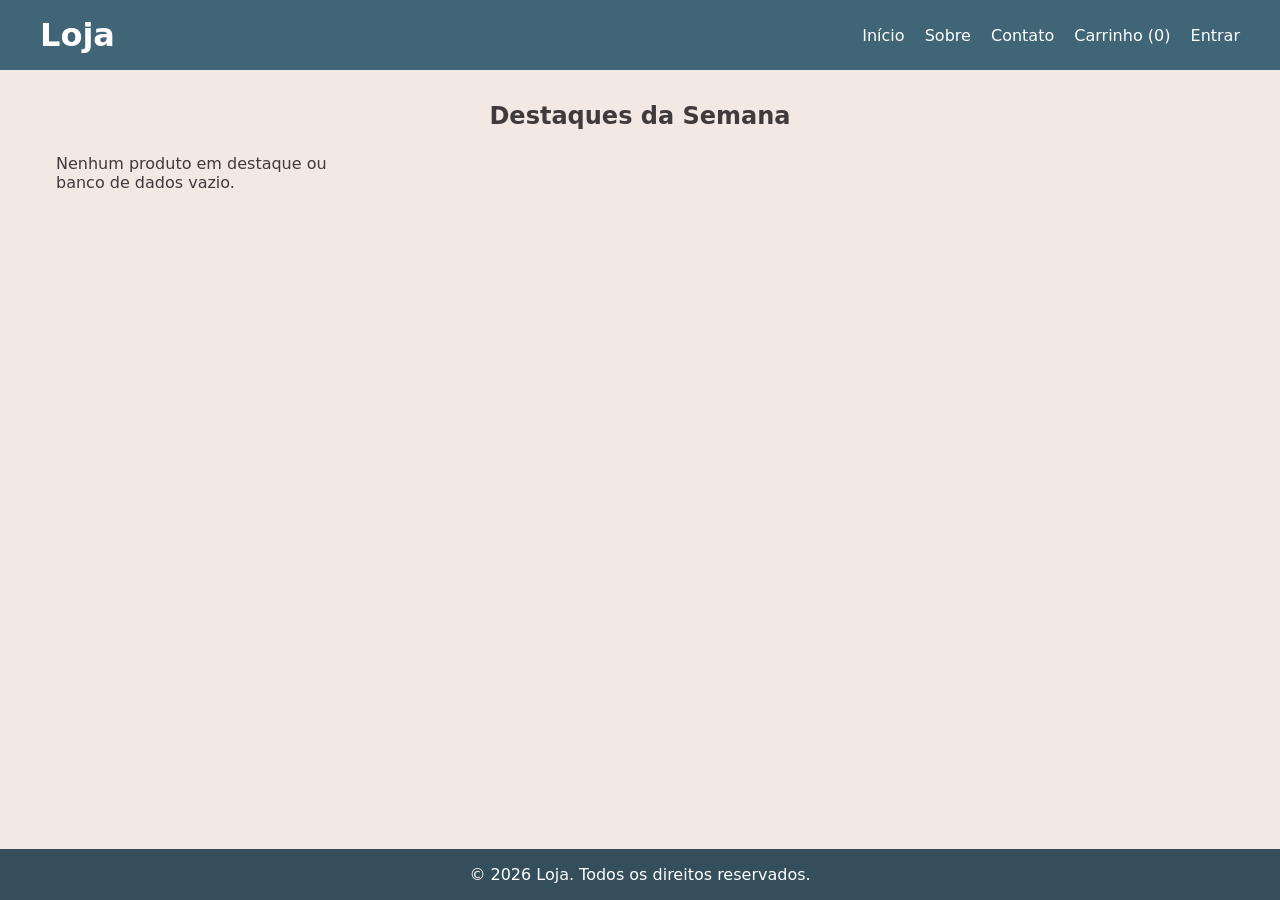
==== index.html @ 6f3e7f05 "detalhes" ====
<!DOCTYPE html>
<html lang="pt-BR">
<head>
    <meta charset="UTF-8">
    <meta name="viewport" content="width=device-width, initial-scale=1.0">
    <title>Loja - Início</title>
    <link rel="stylesheet" href="style.css">
</head>
<body>
    <header>
        <div class="header-container">
            <h1>Loja</h1>
            <nav>
                <a href="index.html">Início</a>
                <a href="sobre.html">Sobre</a>
                <a href="contato.html">Contato</a>
                <a href="carrinho.html" id="link-carrinho">Carrinho (0)</a>
                <a href="login.html" id="link-login">Entrar</a>
                <a href="admin.html" id="link-admin" style="display: none;">Admin</a>
                <button id="btn-sair" style="display: none;" onclick="fazerLogout()">Sair</button>
            </nav>
        </div>
    </header>

    <main>
        <h2 style="margin-bottom: 1.5rem; text-align: center;">Destaques da Semana</h2>
        <div id="product-grid" class="grid">
            <p>Carregando produtos...</p>
        </div>
    </main>

    <footer><p>&copy; 2026 Loja. Todos os direitos reservados.</p></footer>

    <script src="app.js"></script>
    <script>
        function exibirProdutos(grid, dados, mensagemVazia) {
            if (dados.length === 0) {
                grid.innerHTML = `<p>${mensagemVazia}</p>`;
                return;
            }

            grid.innerHTML = dados.map(p => `
                <div class="card">
                    <img src="${p.imagem_url}" alt="${p.descricao}" onerror="this.src='./img/produto-padrao.png'">
                    <h2>${p.descricao}</h2>
                    <p>Medida: 1 ${p.medida}</p>
                    <div class="preco">R$ ${p.preco.toFixed(2)}</div>
                    <button class="btn-acao" onclick="adicionarAoCarrinho('${p.id}', '${p.descricao}', ${p.preco}, '${p.medida}', '${p.imagem_url}')">Adicionar</button>
                </div>
            `).join('');
        }

        function carregarDestaques() {
            const grid = document.getElementById('product-grid');
            // Simula: SELECT * FROM produtos WHERE destaque = true
            const dados = MockDB.selecionar('produtos', p => p.destaque === true);
            exibirProdutos(grid, dados, 'Nenhum produto em destaque ou banco de dados vazio.');
        }

        document.addEventListener('DOMContentLoaded', carregarDestaques);
    </script>
</body>
</html>
---- style.css ----
:root {
    --primary: #3f6576;
    --accent: #b86f5b;
    --bg: #f2e8e4;
    --text: #3f3a3b;
}
* { margin: 0; padding: 0; box-sizing: border-box; }
body { font-family: system-ui, sans-serif; background: var(--bg); color: var(--text); display: flex; flex-direction: column; min-height: 100vh; }
header { background: var(--primary); color: white; padding: 1rem; }
.header-container { max-width: 1200px; margin: 0 auto; display: flex; justify-content: space-between; align-items: center; flex-wrap: wrap; gap: 10px; }
nav a, nav button { color: white; text-decoration: none; margin-left: 15px; background: none; border: none; font-size: 1rem; cursor: pointer; }
nav a:hover, nav button:hover { color: var(--accent); }
main { max-width: 1200px; margin: 2rem auto; padding: 0 1rem; flex: 1; width: 100%; }
.grid { display: grid; grid-template-columns: repeat(auto-fill, minmax(250px, 1fr)); gap: 1.5rem; }
.categoria-produtos { margin-top: 3rem; }
.categoria-produtos h2 { margin-bottom: 0.5rem; text-align: center; }
.descricao-categoria { margin-bottom: 1.5rem; text-align: center; color: #666; }
.card { background: white; padding: 1.5rem; border-radius: 8px; box-shadow: 0 2px 5px rgba(0,0,0,0.1); text-align: center; display: flex; flex-direction: column; }
.card img { width: 100%; height: 200px; object-fit: cover; border-radius: 4px; margin-bottom: 1rem; }
.card p { flex-grow: 1; color: #666; margin: 10px 0; }
.preco { font-size: 1.4rem; font-weight: bold; color: var(--accent); margin-bottom: 1rem; }
button.btn-acao { background: var(--accent); color: white; border: none; padding: 10px; border-radius: 4px; cursor: pointer; width: 100%; font-size: 1rem; }
button.btn-acao:hover { background: #9f5d4c; }
form { background: white; padding: 20px; border-radius: 8px; max-width: 500px; margin: 0 auto; display: flex; flex-direction: column; gap: 15px; }
input, select { padding: 10px; border: 1px solid #ccc; border-radius: 4px; font-size: 1rem; }
.auth-main { display: flex; align-items: center; justify-content: center; }
.auth-card { width: 100%; max-width: 460px; padding: 2rem; background: white; border-radius: 14px; box-shadow: 0 12px 32px rgba(52, 79, 91, 0.12); }
.auth-eyebrow { color: var(--accent); font-size: 0.8rem; font-weight: 700; letter-spacing: 0.12em; text-align: center; }
.auth-card h2 { margin-top: 0.35rem; text-align: center; }
.auth-intro { margin: 0.4rem 0 1.5rem; color: #686163; text-align: center; }
.auth-tabs { display: grid; grid-template-columns: 1fr 1fr; gap: 0.35rem; margin-bottom: 1.5rem; padding: 0.3rem; background: var(--bg); border-radius: 8px; }
.auth-tab { padding: 0.65rem; color: var(--text); background: transparent; border: 0; border-radius: 6px; font: inherit; cursor: pointer; }
.auth-tab.active { color: white; background: var(--primary); }
form.auth-form { max-width: none; padding: 0; gap: 1rem; }
.auth-field { display: flex; flex-direction: column; gap: 0.4rem; }
.auth-field[hidden] { display: none; }
.auth-field label { font-size: 0.9rem; font-weight: 600; }
.auth-field input { width: 100%; padding: 0.8rem 0.9rem; border-color: #d9cecb; }
.auth-field input:focus { border-color: var(--primary); outline: 3px solid rgba(63, 101, 118, 0.15); }
.auth-message { min-height: 1.2rem; margin: 0; font-size: 0.9rem; }
.auth-message.error { color: #a33e36; }
.auth-message.success { color: #397251; }
.auth-switch { margin-top: 1.25rem; color: #686163; text-align: center; font-size: 0.9rem; }
.auth-switch button { padding: 0; color: var(--primary); background: none; border: 0; font: inherit; font-weight: 700; cursor: pointer; }
.auth-switch button:hover { text-decoration: underline; }
footer { background: #344f5b; color: white; text-align: center; padding: 1rem; margin-top: auto; }
.item-carrinho { display: flex; align-items: center; justify-content: space-between; background: white; padding: 15px; border-radius: 8px; margin-bottom: 10px; flex-wrap: wrap; gap: 15px;}
.item-carrinho img { width: 80px; height: 80px; object-fit: cover; border-radius: 4px; }
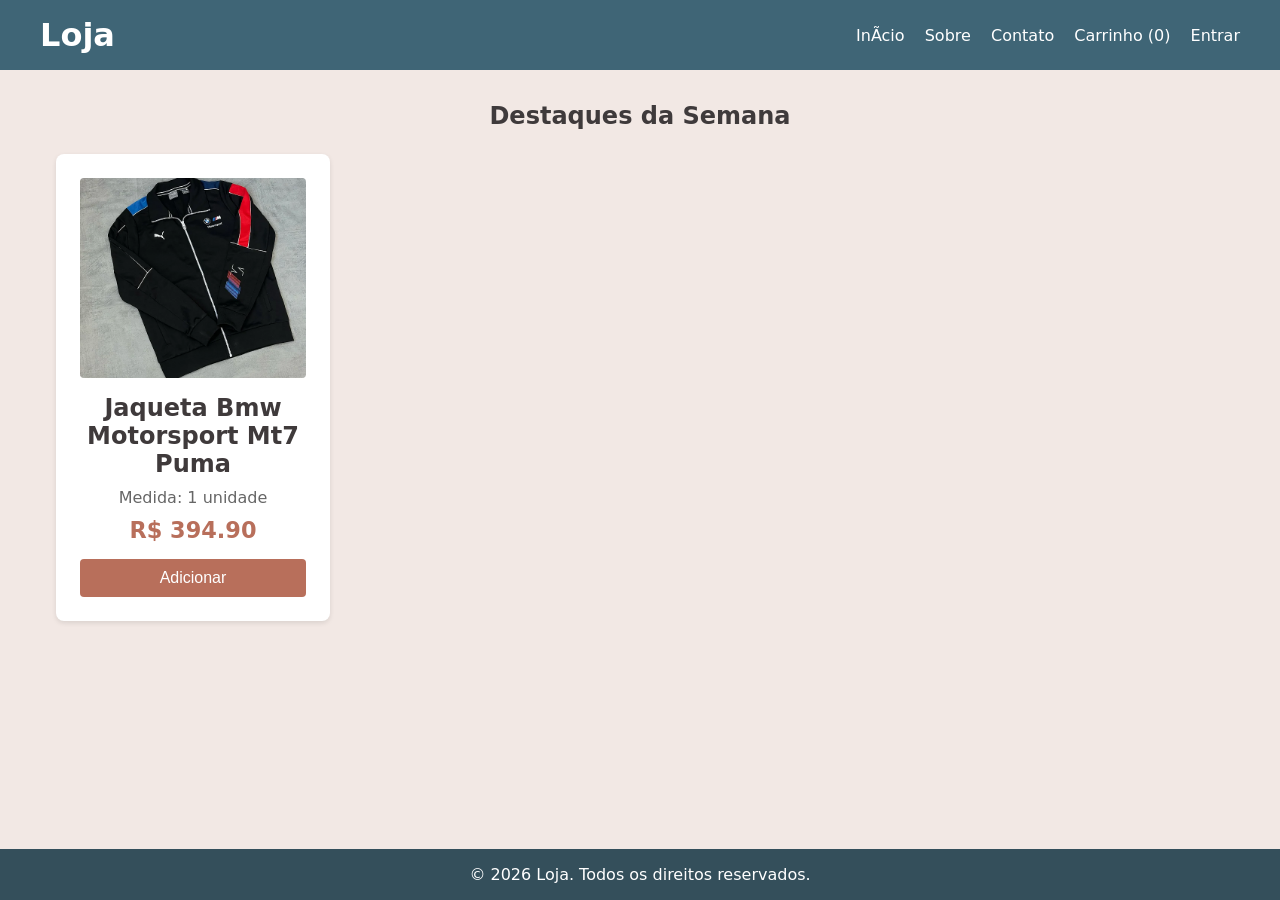
==== commit ca1dadba: "ajustes" ====
--- a/index.html
+++ b/index.html
@@ -1,9 +1,9 @@
-<!DOCTYPE html>
+﻿<!DOCTYPE html>
 <html lang="pt-BR">
 <head>
     <meta charset="UTF-8">
     <meta name="viewport" content="width=device-width, initial-scale=1.0">
-    <title>Loja - Início</title>
+    <title>Loja - InÃ­cio</title>
     <link rel="stylesheet" href="style.css">
 </head>
 <body>
@@ -11,7 +11,7 @@
         <div class="header-container">
             <h1>Loja</h1>
             <nav>
-                <a href="index.html">Início</a>
+                <a href="index.html">InÃ­cio</a>
                 <a href="sobre.html">Sobre</a>
                 <a href="contato.html">Contato</a>
                 <a href="carrinho.html" id="link-carrinho">Carrinho (0)</a>
@@ -41,7 +41,7 @@
 
             grid.innerHTML = dados.map(p => `
                 <div class="card">
-                    <img src="${p.imagem_url}" alt="${p.descricao}" onerror="this.src='./img/produto-padrao.png'">
+                    <img src="${p.imagem_url}" alt="${p.descricao}" onerror="this.src='./jaqueta.jpg'">
                     <h2>${p.descricao}</h2>
                     <p>Medida: 1 ${p.medida}</p>
                     <div class="preco">R$ ${p.preco.toFixed(2)}</div>
@@ -60,4 +60,4 @@
         document.addEventListener('DOMContentLoaded', carregarDestaques);
     </script>
 </body>
-</html>+</html>
--- a/style.css
+++ b/style.css
@@ -3,6 +3,9 @@
     --accent: #b86f5b;
     --bg: #f2e8e4;
     --text: #3f3a3b;
+    --light: #fff;
+    --muted: #666;
+    --border: #e8d9d3;
 }
 * { margin: 0; padding: 0; box-sizing: border-box; }
 body { font-family: system-ui, sans-serif; background: var(--bg); color: var(--text); display: flex; flex-direction: column; min-height: 100vh; }
@@ -45,4 +48,32 @@
 .auth-switch button:hover { text-decoration: underline; }
 footer { background: #344f5b; color: white; text-align: center; padding: 1rem; margin-top: auto; }
 .item-carrinho { display: flex; align-items: center; justify-content: space-between; background: white; padding: 15px; border-radius: 8px; margin-bottom: 10px; flex-wrap: wrap; gap: 15px;}
-.item-carrinho img { width: 80px; height: 80px; object-fit: cover; border-radius: 4px; }+.item-carrinho img { width: 80px; height: 80px; object-fit: cover; border-radius: 4px; }
+.admin-main { display: flex; flex-direction: column; gap: 1.5rem; }
+.admin-header { background: white; border-radius: 12px; box-shadow: 0 2px 8px rgba(0, 0, 0, 0.06); padding: 1.5rem; }
+.eyebrow { color: var(--accent); font-weight: 700; text-transform: uppercase; letter-spacing: 0.12em; font-size: 0.8rem; }
+.admin-header h2 { margin-top: 0.5rem; font-size: 2rem; }
+.admin-header p { margin-top: 0.5rem; color: var(--muted); }
+.admin-grid { display: grid; grid-template-columns: 1.1fr 1.6fr; gap: 1.5rem; }
+.admin-card { background: white; border-radius: 12px; box-shadow: 0 2px 8px rgba(0, 0, 0, 0.06); padding: 1.5rem; }
+.admin-card h3 { margin-bottom: 1rem; font-size: 1.35rem; }
+.destaque-container { display: flex; align-items: center; gap: 1rem; background: linear-gradient(135deg, #fff8f3, #fff); border: 1px solid var(--border); border-radius: 10px; padding: 1rem; }
+.destaque-container img { width: 140px; height: 140px; object-fit: cover; border-radius: 10px; }
+.destaque-info { flex: 1; }
+.destaque-info h4 { font-size: 1.4rem; margin-bottom: 0.35rem; }
+.destaque-info p { color: var(--muted); margin-bottom: 0.5rem; }
+.tag-destaque { display: inline-block; background: #fff3e1; color: #8b5e2d; padding: 0.3rem 0.7rem; border-radius: 999px; font-size: 0.8rem; font-weight: 700; margin-bottom: 0.6rem; }
+.lista-produtos { display: flex; flex-direction: column; gap: 0.75rem; }
+.produto-admin-item { display: flex; align-items: center; justify-content: space-between; gap: 1rem; border: 1px solid var(--border); border-radius: 10px; padding: 0.8rem; }
+.produto-admin-item img { width: 70px; height: 70px; object-fit: cover; border-radius: 8px; }
+.produto-admin-item .info { flex: 1; }
+.produto-admin-item h4 { margin-bottom: 0.2rem; }
+.produto-admin-item p { color: var(--muted); font-size: 0.9rem; }
+.botao-destaque { background: var(--primary); color: white; border: none; border-radius: 6px; padding: 0.65rem 1rem; cursor: pointer; }
+.botao-destaque:hover { opacity: 0.9; }
+.botao-destaque.ativo { background: var(--accent); }
+@media (max-width: 768px) {
+    .admin-grid { grid-template-columns: 1fr; }
+    .destaque-container { flex-direction: column; align-items: flex-start; }
+    .produto-admin-item { flex-wrap: wrap; }
+}
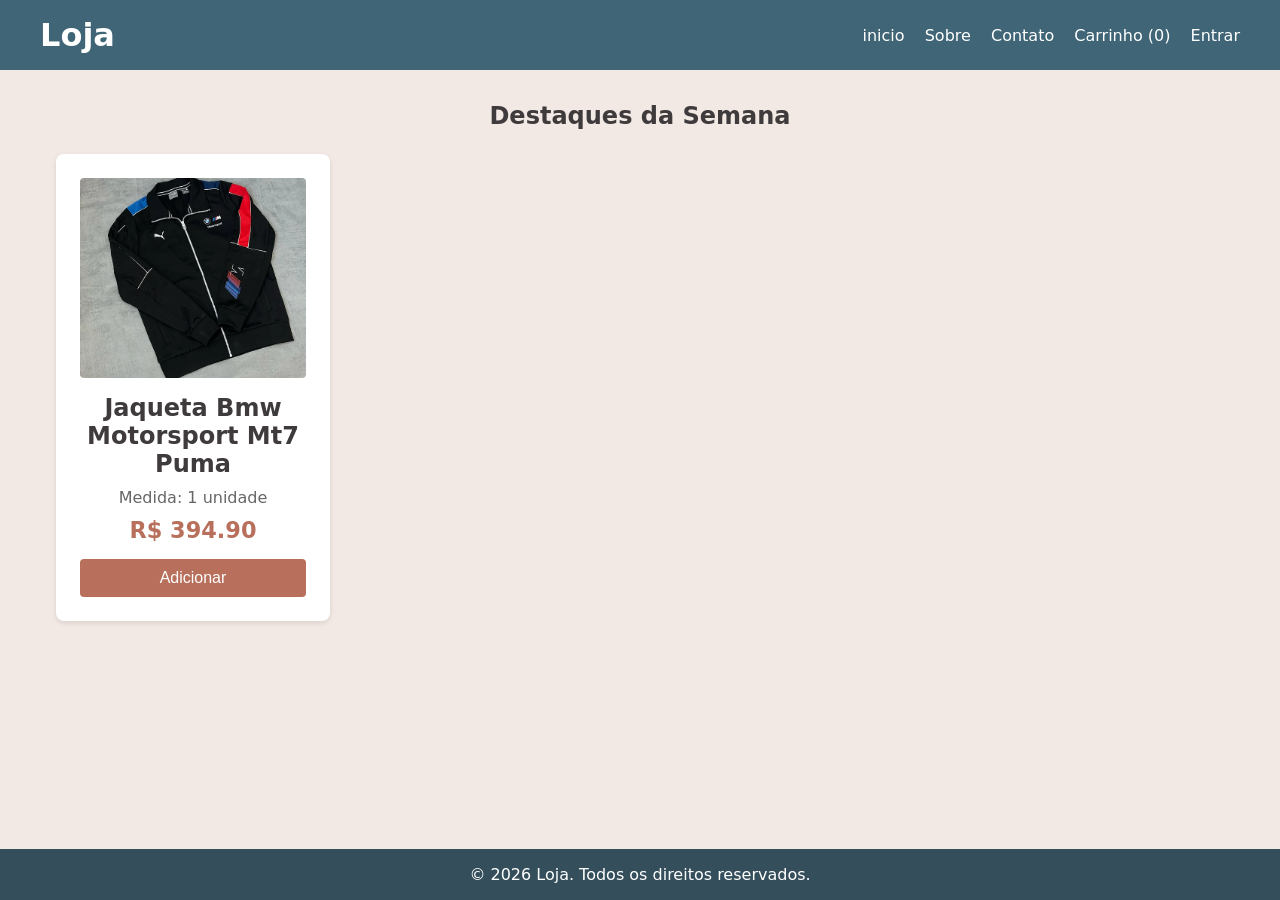
==== commit 93b1553d: "segundo ajuste" ====
--- a/index.html
+++ b/index.html
@@ -11,7 +11,7 @@
         <div class="header-container">
             <h1>Loja</h1>
             <nav>
-                <a href="index.html">InÃ­cio</a>
+                <a href="index.html">inicio</a>
                 <a href="sobre.html">Sobre</a>
                 <a href="contato.html">Contato</a>
                 <a href="carrinho.html" id="link-carrinho">Carrinho (0)</a>
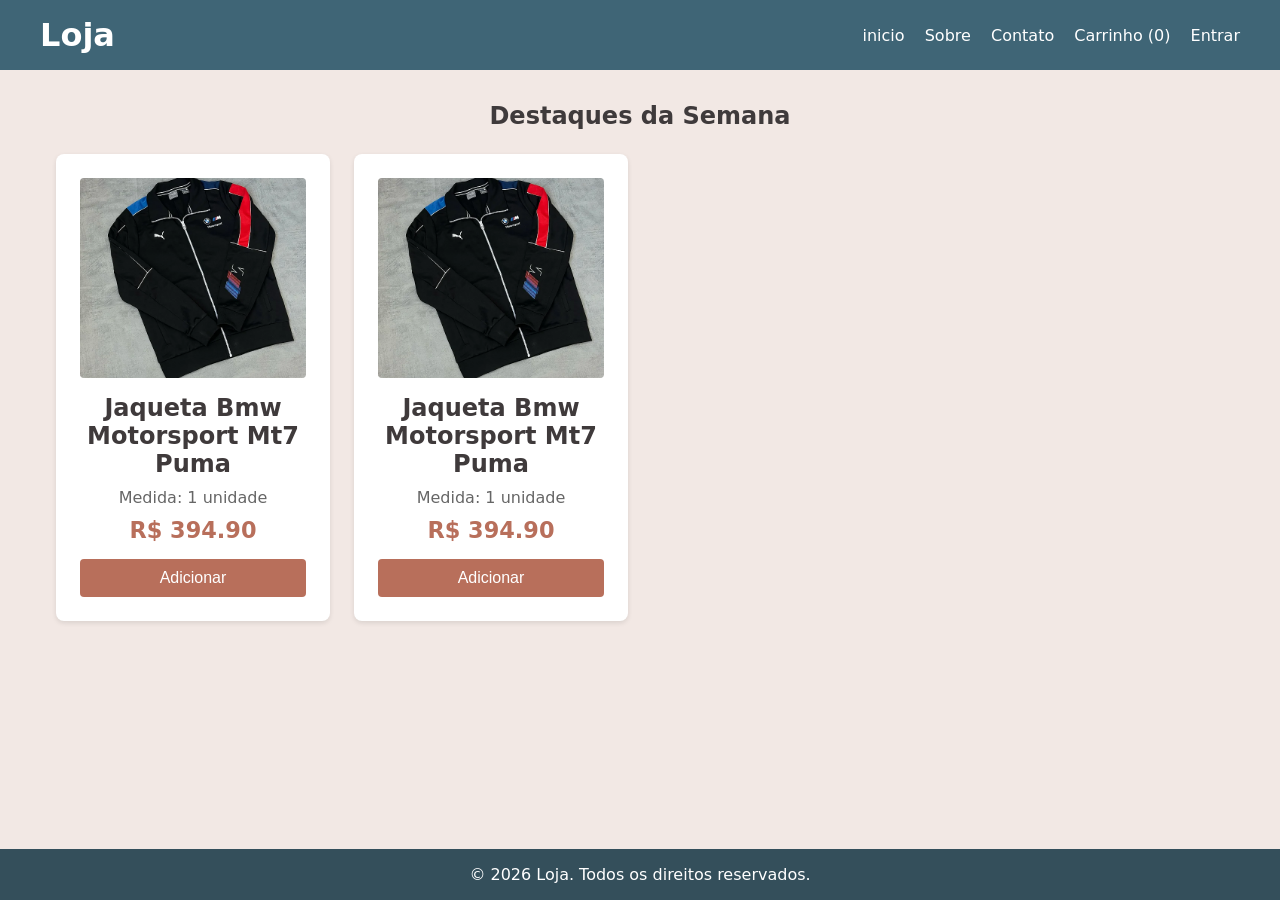
==== commit 4e37b0ad: "ajuste minimo" ====
--- a/index.html
+++ b/index.html
@@ -3,7 +3,7 @@
 <head>
     <meta charset="UTF-8">
     <meta name="viewport" content="width=device-width, initial-scale=1.0">
-    <title>Loja - InÃ­cio</title>
+    <title>Loja - Inicio</title>
     <link rel="stylesheet" href="style.css">
 </head>
 <body>
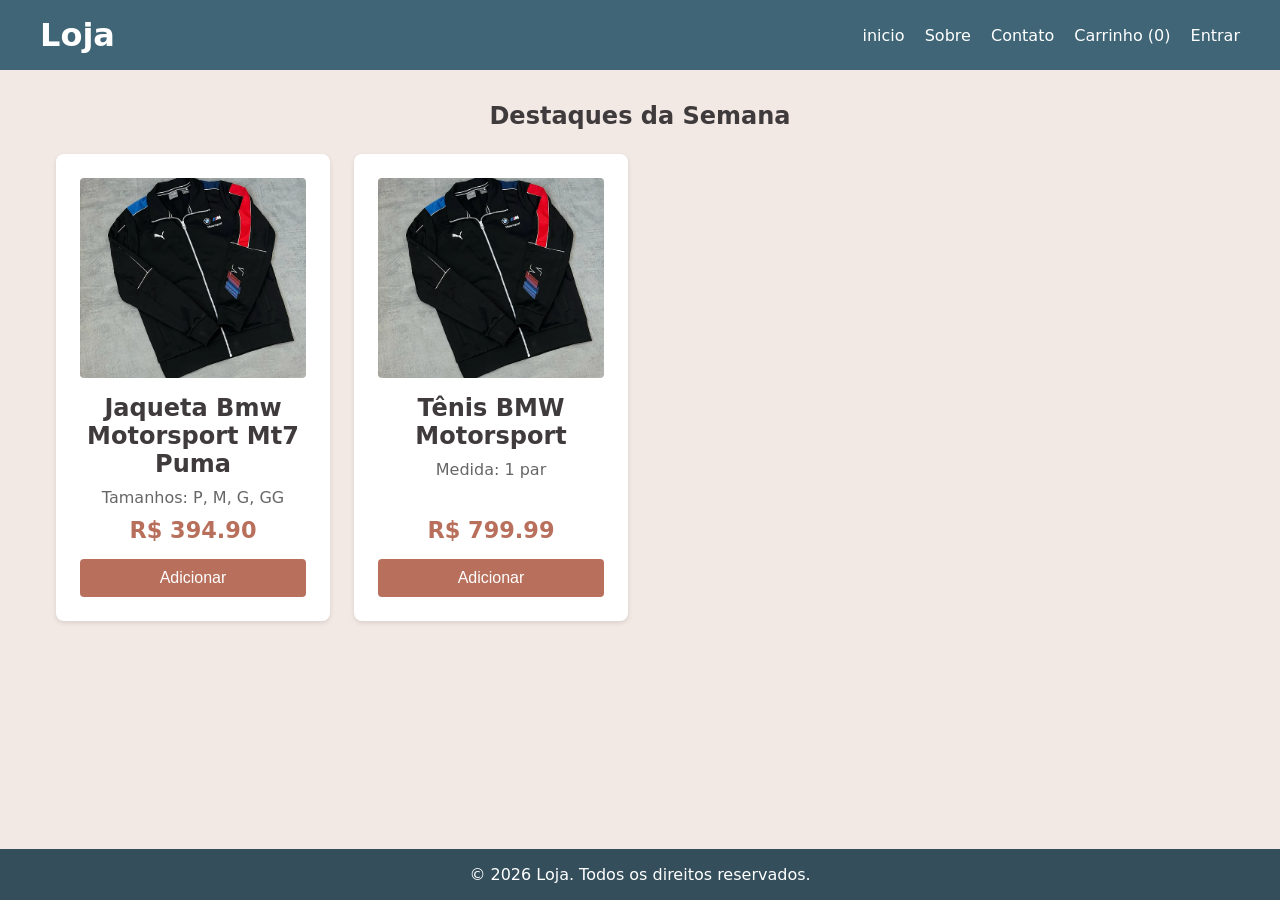
==== commit ca65e178: "detalhes no destaques" ====
--- a/index.html
+++ b/index.html
@@ -39,15 +39,20 @@
                 return;
             }
 
-            grid.innerHTML = dados.map(p => `
-                <div class="card">
-                    <img src="${p.imagem_url}" alt="${p.descricao}" onerror="this.src='./jaqueta.jpg'">
-                    <h2>${p.descricao}</h2>
-                    <p>Medida: 1 ${p.medida}</p>
-                    <div class="preco">R$ ${p.preco.toFixed(2)}</div>
-                    <button class="btn-acao" onclick="adicionarAoCarrinho('${p.id}', '${p.descricao}', ${p.preco}, '${p.medida}', '${p.imagem_url}')">Adicionar</button>
-                </div>
-            `).join('');
+            grid.innerHTML = dados.map(p => {
+                const medidaTexto = formatarMedida(p.medida);
+                const textoMedida = Array.isArray(p.medida) ? `Tamanhos: ${medidaTexto}` : `Medida: 1 ${medidaTexto}`;
+
+                return `
+                    <div class="card">
+                        <img src="${p.imagem_url}" alt="${p.descricao}" onerror="this.src='./jaqueta.jpg'">
+                        <h2>${p.descricao}</h2>
+                        <p>${textoMedida}</p>
+                        <div class="preco">R$ ${p.preco.toFixed(2)}</div>
+                        <button class="btn-acao" onclick="adicionarAoCarrinho('${p.id}', '${p.descricao}', ${p.preco}, '${Array.isArray(p.medida) ? p.medida.join(',') : p.medida}', '${p.imagem_url}')">Adicionar</button>
+                    </div>
+                `;
+            }).join('');
         }
 
         function carregarDestaques() {
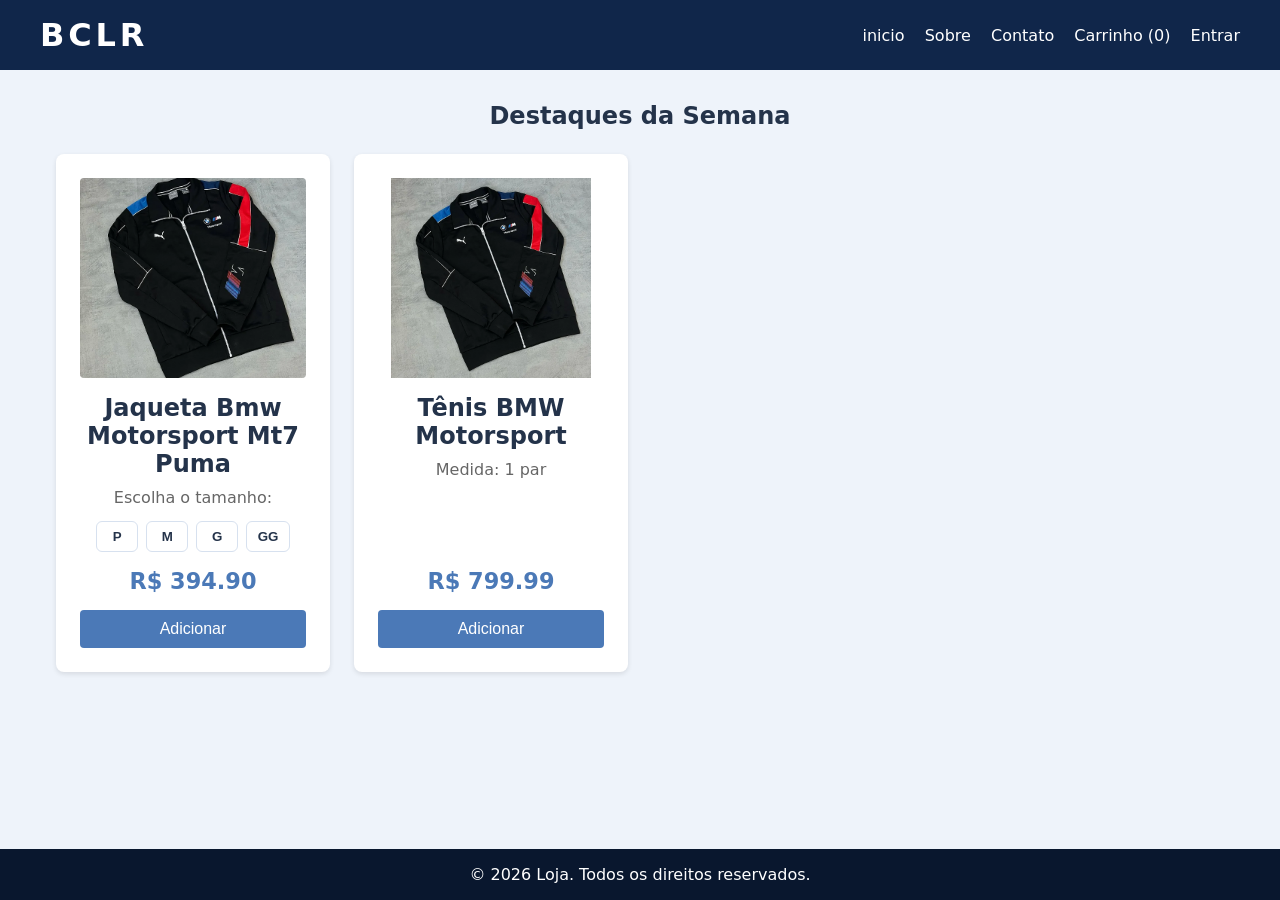
==== commit c868a5eb: "ajuste geral2" ====
--- a/index.html
+++ b/index.html
@@ -3,13 +3,13 @@
 <head>
     <meta charset="UTF-8">
     <meta name="viewport" content="width=device-width, initial-scale=1.0">
-    <title>Loja - Inicio</title>
+    <title>BCLR - Inicio</title>
     <link rel="stylesheet" href="style.css">
 </head>
 <body>
     <header>
         <div class="header-container">
-            <h1>Loja</h1>
+            <h1>BCLR</h1>
             <nav>
                 <a href="index.html">inicio</a>
                 <a href="sobre.html">Sobre</a>
@@ -41,18 +41,42 @@
 
             grid.innerHTML = dados.map(p => {
                 const medidaTexto = formatarMedida(p.medida);
-                const textoMedida = Array.isArray(p.medida) ? `Tamanhos: ${medidaTexto}` : `Medida: 1 ${medidaTexto}`;
+                const opcoesTamanho = Array.isArray(p.medida)
+                    ? `<div class="seletor-tamanhos" aria-label="Escolha o tamanho">${p.medida.map(tamanho => `<button class="botao-tamanho" type="button" onclick="selecionarTamanho(this)">${tamanho}</button>`).join('')}</div>`
+                    : `<p>Medida: 1 ${medidaTexto}</p>`;
 
                 return `
                     <div class="card">
-                        <img src="${p.imagem_url}" alt="${p.descricao}" onerror="this.src='./jaqueta.jpg'">
+                        <img class="${p.descricao === 'Tênis BMW Motorsport' ? 'imagem-completa' : ''}" src="${p.imagem_url}" alt="${p.descricao}" onerror="this.src='./jaqueta.jpg'">
                         <h2>${p.descricao}</h2>
-                        <p>${textoMedida}</p>
+                        ${Array.isArray(p.medida) ? `<p>Escolha o tamanho:</p>${opcoesTamanho}` : opcoesTamanho}
                         <div class="preco">R$ ${p.preco.toFixed(2)}</div>
-                        <button class="btn-acao" onclick="adicionarAoCarrinho('${p.id}', '${p.descricao}', ${p.preco}, '${Array.isArray(p.medida) ? p.medida.join(',') : p.medida}', '${p.imagem_url}')">Adicionar</button>
+                        <button class="btn-acao" onclick="adicionarProdutoDoCard(this)" data-produto-id="${p.id}">Adicionar</button>
                     </div>
                 `;
             }).join('');
+        }
+
+        function selecionarTamanho(botao) {
+            const seletor = botao.closest('.seletor-tamanhos');
+            seletor.querySelectorAll('.botao-tamanho').forEach(opcao => {
+                opcao.classList.toggle('selecionado', opcao === botao);
+                opcao.setAttribute('aria-pressed', opcao === botao ? 'true' : 'false');
+            });
+        }
+
+        function adicionarProdutoDoCard(botao) {
+            const produto = MockDB.selecionar('produtos', p => p.id === botao.dataset.produtoId)[0];
+            const seletor = botao.closest('.card').querySelector('.seletor-tamanhos');
+            const opcaoSelecionada = seletor && seletor.querySelector('.botao-tamanho.selecionado');
+
+            if (Array.isArray(produto.medida) && !opcaoSelecionada) {
+                alert('Escolha um tamanho para a jaqueta.');
+                return;
+            }
+
+            const medida = opcaoSelecionada ? opcaoSelecionada.textContent : produto.medida;
+            adicionarAoCarrinho(produto.id, produto.descricao, produto.preco, medida, produto.imagem_url);
         }
 
         function carregarDestaques() {
--- a/style.css
+++ b/style.css
@@ -1,16 +1,17 @@
 :root {
-    --primary: #3f6576;
-    --accent: #b86f5b;
-    --bg: #f2e8e4;
-    --text: #3f3a3b;
+    --primary: #10264a;
+    --accent: #4b79b7;
+    --bg: #eef3fa;
+    --text: #24334a;
     --light: #fff;
     --muted: #666;
-    --border: #e8d9d3;
+    --border: #d7e1ef;
 }
 * { margin: 0; padding: 0; box-sizing: border-box; }
 body { font-family: system-ui, sans-serif; background: var(--bg); color: var(--text); display: flex; flex-direction: column; min-height: 100vh; }
 header { background: var(--primary); color: white; padding: 1rem; }
 .header-container { max-width: 1200px; margin: 0 auto; display: flex; justify-content: space-between; align-items: center; flex-wrap: wrap; gap: 10px; }
+.header-container h1 { letter-spacing: 0.12em; }
 nav a, nav button { color: white; text-decoration: none; margin-left: 15px; background: none; border: none; font-size: 1rem; cursor: pointer; }
 nav a:hover, nav button:hover { color: var(--accent); }
 main { max-width: 1200px; margin: 2rem auto; padding: 0 1rem; flex: 1; width: 100%; }
@@ -18,12 +19,51 @@
 .categoria-produtos { margin-top: 3rem; }
 .categoria-produtos h2 { margin-bottom: 0.5rem; text-align: center; }
 .descricao-categoria { margin-bottom: 1.5rem; text-align: center; color: #666; }
+.sobre-main { max-width: 900px; }
+.sobre-apresentacao { padding: clamp(1.5rem, 5vw, 3rem); background: #fff; border: 1px solid var(--border); border-top: 5px solid var(--primary); border-radius: 16px; box-shadow: 0 12px 30px rgba(16, 38, 74, 0.08); }
+.sobre-eyebrow { color: var(--accent); font-size: 0.8rem; font-weight: 800; letter-spacing: 0.16em; }
+.sobre-apresentacao h2 { margin: 0.5rem 0 1rem; color: var(--primary); font-size: clamp(1.8rem, 4vw, 2.5rem); }
+.sobre-apresentacao > p:not(.sobre-eyebrow) { max-width: 700px; margin-top: 0.8rem; color: var(--muted); line-height: 1.75; }
+.sobre-blocos { display: grid; grid-template-columns: repeat(2, minmax(0, 1fr)); gap: 1rem; margin-top: 1rem; }
+.sobre-bloco { padding: 1.4rem; background: rgba(255, 255, 255, 0.75); border: 1px solid var(--border); border-radius: 12px; }
+.sobre-bloco h3 { margin-bottom: 0.5rem; color: var(--primary); }
+.sobre-bloco p { color: var(--muted); line-height: 1.65; }
+.sobre-acoes { display: flex; flex-wrap: wrap; gap: 0.75rem; margin-top: 1.5rem; }
+.sobre-link { display: inline-block; padding: 0.75rem 1rem; border: 1px solid var(--primary); border-radius: 7px; background: var(--primary); color: #fff; font-weight: 600; text-decoration: none; }
+.sobre-link:hover { background: #183d70; }
+.sobre-link-secundario { background: transparent; color: var(--primary); }
+.sobre-link-secundario:hover { background: #e2ebf7; }
 .card { background: white; padding: 1.5rem; border-radius: 8px; box-shadow: 0 2px 5px rgba(0,0,0,0.1); text-align: center; display: flex; flex-direction: column; }
 .card img { width: 100%; height: 200px; object-fit: cover; border-radius: 4px; margin-bottom: 1rem; }
+.card img.imagem-completa { object-fit: contain; background: #fff; }
 .card p { flex-grow: 1; color: #666; margin: 10px 0; }
+.seletor-tamanhos { display: flex; justify-content: center; gap: 0.5rem; margin: 0.25rem 0 1rem; }
+.botao-tamanho { min-width: 42px; padding: 0.45rem 0.65rem; border: 1px solid var(--border); border-radius: 6px; background: #fff; color: var(--text); font-weight: 600; cursor: pointer; }
+.botao-tamanho:hover, .botao-tamanho.selecionado { border-color: var(--primary); background: var(--primary); color: #fff; }
 .preco { font-size: 1.4rem; font-weight: bold; color: var(--accent); margin-bottom: 1rem; }
 button.btn-acao { background: var(--accent); color: white; border: none; padding: 10px; border-radius: 4px; cursor: pointer; width: 100%; font-size: 1rem; }
-button.btn-acao:hover { background: #9f5d4c; }
+button.btn-acao:hover { background: #365e96; }
+#toast-carrinho {
+    position: fixed;
+    right: 20px;
+    bottom: 20px;
+    z-index: 9999;
+    background: rgba(9, 23, 46, 0.96);
+    color: #fff;
+    padding: 0.9rem 1.2rem;
+    border-radius: 999px;
+    box-shadow: 0 14px 28px rgba(37, 46, 53, 0.25);
+    font-weight: 600;
+    font-size: 0.95rem;
+    opacity: 0;
+    transform: translateY(20px);
+    transition: opacity 0.25s ease, transform 0.25s ease;
+    pointer-events: none;
+}
+#toast-carrinho.show {
+    opacity: 1;
+    transform: translateY(0);
+}
 form { background: white; padding: 20px; border-radius: 8px; max-width: 500px; margin: 0 auto; display: flex; flex-direction: column; gap: 15px; }
 input, select { padding: 10px; border: 1px solid #ccc; border-radius: 4px; font-size: 1rem; }
 .auth-main { display: flex; align-items: center; justify-content: center; }
@@ -46,7 +86,7 @@
 .auth-switch { margin-top: 1.25rem; color: #686163; text-align: center; font-size: 0.9rem; }
 .auth-switch button { padding: 0; color: var(--primary); background: none; border: 0; font: inherit; font-weight: 700; cursor: pointer; }
 .auth-switch button:hover { text-decoration: underline; }
-footer { background: #344f5b; color: white; text-align: center; padding: 1rem; margin-top: auto; }
+footer { background: #09172e; color: white; text-align: center; padding: 1rem; margin-top: auto; }
 .item-carrinho { display: flex; align-items: center; justify-content: space-between; background: white; padding: 15px; border-radius: 8px; margin-bottom: 10px; flex-wrap: wrap; gap: 15px;}
 .item-carrinho img { width: 80px; height: 80px; object-fit: cover; border-radius: 4px; }
 .admin-main { display: flex; flex-direction: column; gap: 1.5rem; }
@@ -76,4 +116,5 @@
     .admin-grid { grid-template-columns: 1fr; }
     .destaque-container { flex-direction: column; align-items: flex-start; }
     .produto-admin-item { flex-wrap: wrap; }
+    .sobre-blocos { grid-template-columns: 1fr; }
 }
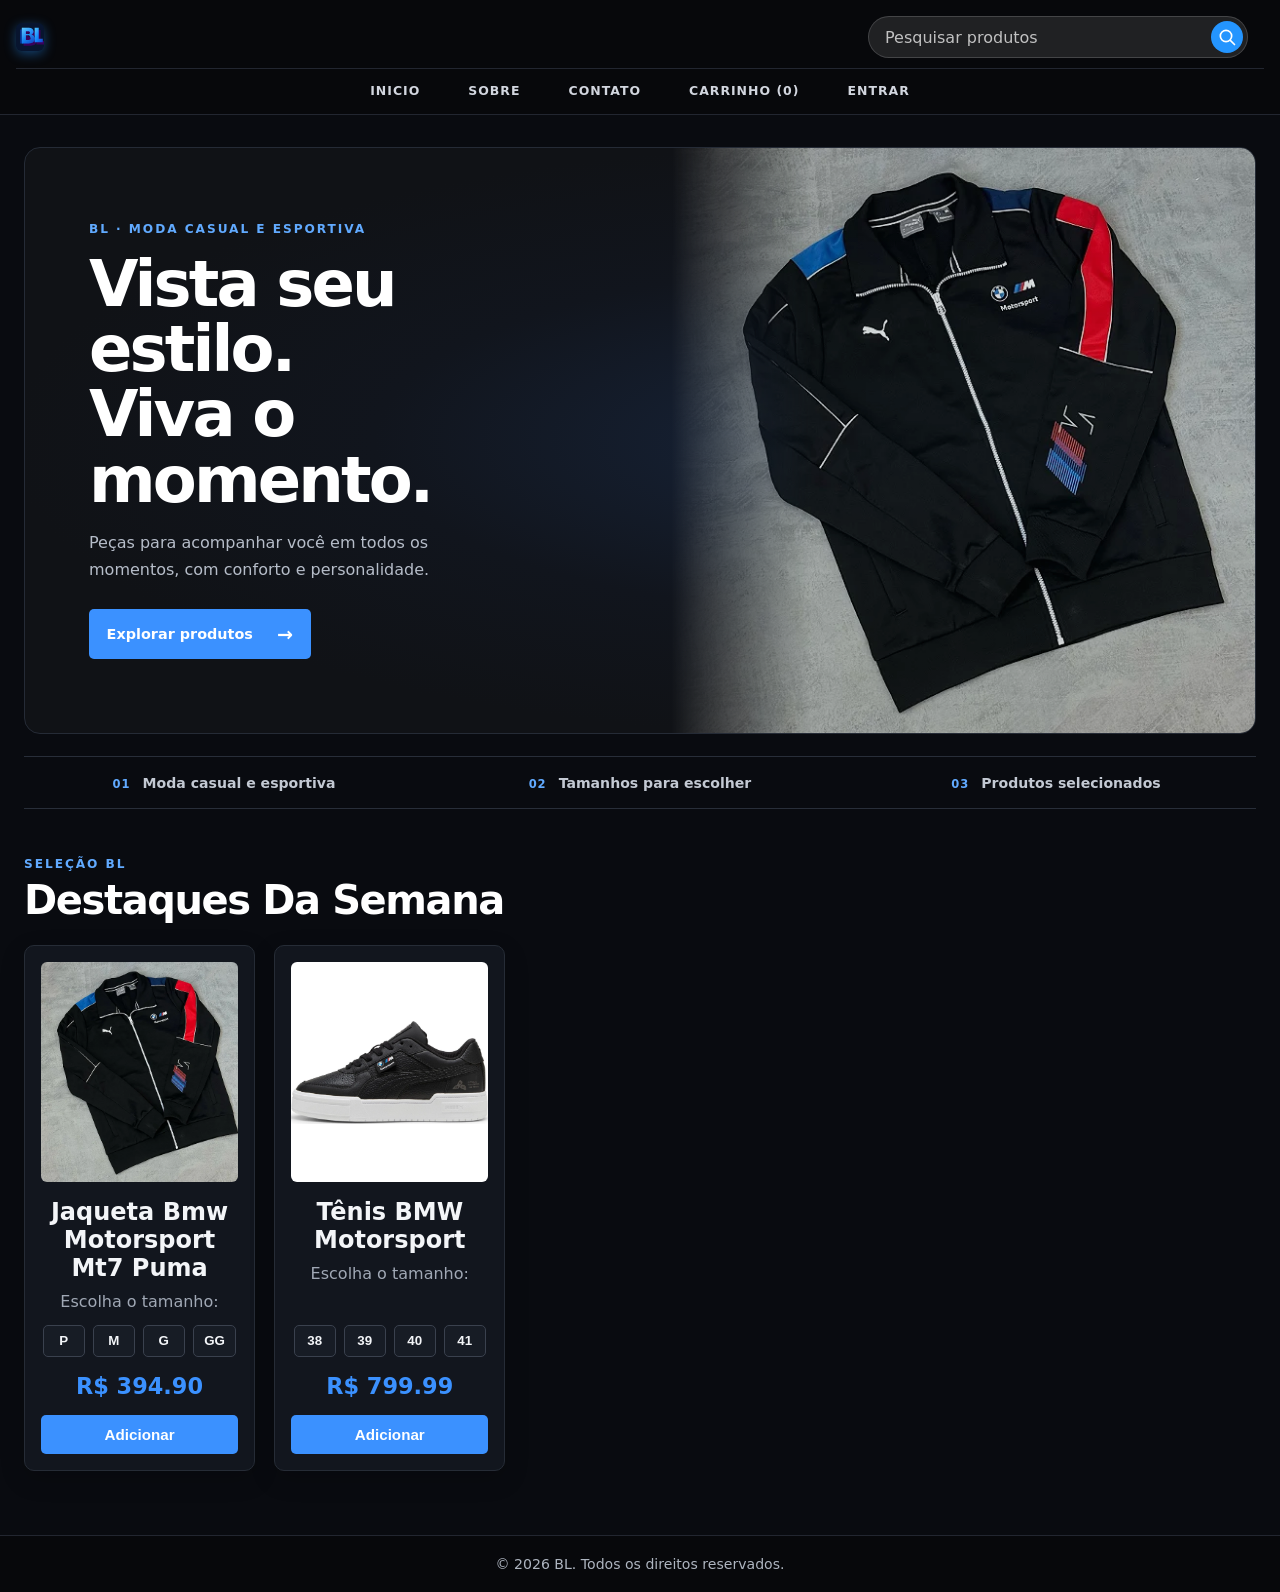
==== commit fff7e743: "grande ajustes" ====
--- a/index.html
+++ b/index.html
@@ -3,13 +3,23 @@
 <head>
     <meta charset="UTF-8">
     <meta name="viewport" content="width=device-width, initial-scale=1.0">
-    <title>BCLR - Inicio</title>
+    <title>BL - Inicio</title>
     <link rel="stylesheet" href="style.css">
 </head>
 <body>
     <header>
         <div class="header-container">
-            <h1>BCLR</h1>
+            <h1><img class="brand-logo" src="img/logo-bl.svg" alt="BL"></h1>
+            <form id="form-pesquisa" class="pesquisa-produtos" role="search">
+                <label class="sr-only" for="campo-pesquisa">Pesquisar produtos</label>
+                <input id="campo-pesquisa" type="search" placeholder="Pesquisar produtos" autocomplete="off">
+                <button type="submit" aria-label="Pesquisar">
+                    <svg viewBox="0 0 24 24" aria-hidden="true">
+                        <circle cx="10.8" cy="10.8" r="6.8"></circle>
+                        <path d="M16 16l5 5"></path>
+                    </svg>
+                </button>
+            </form>
             <nav>
                 <a href="index.html">inicio</a>
                 <a href="sobre.html">Sobre</a>
@@ -22,14 +32,39 @@
         </div>
     </header>
 
-    <main>
-        <h2 style="margin-bottom: 1.5rem; text-align: center;">Destaques da Semana</h2>
-        <div id="product-grid" class="grid">
-            <p>Carregando produtos...</p>
-        </div>
+    <main class="home-main">
+        <section class="hero-banner" aria-labelledby="hero-title">
+            <div class="hero-content">
+                <p class="hero-eyebrow">BL · MODA CASUAL E ESPORTIVA</p>
+                <h2 id="hero-title">Vista seu estilo.<br>Viva o momento.</h2>
+                <p>Peças para acompanhar você em todos os momentos, com conforto e personalidade.</p>
+                <a class="hero-cta" href="#produtos">Explorar produtos <span aria-hidden="true">→</span></a>
+            </div>
+            <div class="hero-image">
+                <img src="img/jaqueta.jpg" alt="Jaqueta esportiva em destaque">
+            </div>
+        </section>
+
+        <section class="benefit-strip" aria-label="Vantagens da BL">
+            <p><span aria-hidden="true">01</span> Moda casual e esportiva</p>
+            <p><span aria-hidden="true">02</span> Tamanhos para escolher</p>
+            <p><span aria-hidden="true">03</span> Produtos selecionados</p>
+        </section>
+
+        <section id="produtos" class="product-section">
+            <div class="section-heading">
+                <div>
+                    <p class="section-eyebrow">SELEÇÃO BL</p>
+                    <h2>Destaques da semana</h2>
+                </div>
+            </div>
+            <div id="product-grid" class="grid">
+                <p>Carregando produtos...</p>
+            </div>
+        </section>
     </main>
 
-    <footer><p>&copy; 2026 Loja. Todos os direitos reservados.</p></footer>
+    <footer><p>&copy; 2026 BL. Todos os direitos reservados.</p></footer>
 
     <script src="app.js"></script>
     <script>
@@ -47,7 +82,7 @@
 
                 return `
                     <div class="card">
-                        <img class="${p.descricao === 'Tênis BMW Motorsport' ? 'imagem-completa' : ''}" src="${p.imagem_url}" alt="${p.descricao}" onerror="this.src='./jaqueta.jpg'">
+                        <img class="${p.descricao === 'Tênis BMW Motorsport' ? 'imagem-completa' : ''}" src="${p.imagem_url}" alt="${p.descricao}" onerror="this.src='img/jaqueta.jpg'">
                         <h2>${p.descricao}</h2>
                         ${Array.isArray(p.medida) ? `<p>Escolha o tamanho:</p>${opcoesTamanho}` : opcoesTamanho}
                         <div class="preco">R$ ${p.preco.toFixed(2)}</div>
@@ -71,7 +106,7 @@
             const opcaoSelecionada = seletor && seletor.querySelector('.botao-tamanho.selecionado');
 
             if (Array.isArray(produto.medida) && !opcaoSelecionada) {
-                alert('Escolha um tamanho para a jaqueta.');
+                alert('Escolha um tamanho antes de adicionar ao carrinho.');
                 return;
             }
 
@@ -81,12 +116,46 @@
 
         function carregarDestaques() {
             const grid = document.getElementById('product-grid');
+            const titulo = document.querySelector('.section-heading h2');
             // Simula: SELECT * FROM produtos WHERE destaque = true
             const dados = MockDB.selecionar('produtos', p => p.destaque === true);
+            titulo.textContent = 'Destaques da Semana';
             exibirProdutos(grid, dados, 'Nenhum produto em destaque ou banco de dados vazio.');
         }
 
-        document.addEventListener('DOMContentLoaded', carregarDestaques);
+        function pesquisarProdutos(termo) {
+            const grid = document.getElementById('product-grid');
+            const titulo = document.querySelector('.section-heading h2');
+            const texto = termo.trim().normalize('NFD').replace(/[\u0300-\u036f]/g, '').toLowerCase();
+
+            if (!texto) {
+                carregarDestaques();
+                return;
+            }
+
+            const dados = MockDB.selecionar('produtos', produto => {
+                const descricao = produto.descricao.normalize('NFD').replace(/[\u0300-\u036f]/g, '').toLowerCase();
+                const medida = formatarMedida(produto.medida).normalize('NFD').replace(/[\u0300-\u036f]/g, '').toLowerCase();
+                return descricao.includes(texto) || medida.includes(texto);
+            });
+
+            titulo.textContent = `Resultados para "${termo.trim()}"`;
+            exibirProdutos(grid, dados, 'Nenhum produto encontrado.');
+        }
+
+        document.addEventListener('DOMContentLoaded', () => {
+            carregarDestaques();
+
+            const campo = document.getElementById('campo-pesquisa');
+            const formulario = document.getElementById('form-pesquisa');
+
+            formulario.addEventListener('submit', evento => {
+                evento.preventDefault();
+                pesquisarProdutos(campo.value);
+            });
+
+            campo.addEventListener('input', () => pesquisarProdutos(campo.value));
+        });
     </script>
 </body>
 </html>
--- a/style.css
+++ b/style.css
@@ -1,48 +1,150 @@
 :root {
-    --primary: #10264a;
-    --accent: #4b79b7;
-    --bg: #eef3fa;
-    --text: #24334a;
-    --light: #fff;
-    --muted: #666;
-    --border: #d7e1ef;
+    --primary: #090b10;
+    --accent: #3b91ff;
+    --bg: #090b10;
+    --text: #f3f5f8;
+    --light: #141820;
+    --muted: #a0a8b5;
+    --border: #282e39;
 }
 * { margin: 0; padding: 0; box-sizing: border-box; }
 body { font-family: system-ui, sans-serif; background: var(--bg); color: var(--text); display: flex; flex-direction: column; min-height: 100vh; }
-header { background: var(--primary); color: white; padding: 1rem; }
-.header-container { max-width: 1200px; margin: 0 auto; display: flex; justify-content: space-between; align-items: center; flex-wrap: wrap; gap: 10px; }
-.header-container h1 { letter-spacing: 0.12em; }
-nav a, nav button { color: white; text-decoration: none; margin-left: 15px; background: none; border: none; font-size: 1rem; cursor: pointer; }
-nav a:hover, nav button:hover { color: var(--accent); }
-main { max-width: 1200px; margin: 2rem auto; padding: 0 1rem; flex: 1; width: 100%; }
-.grid { display: grid; grid-template-columns: repeat(auto-fill, minmax(250px, 1fr)); gap: 1.5rem; }
+header { background: #07080b; color: white; padding: 1rem 1rem 0; border-bottom: 1px solid #222630; }
+.header-container { max-width: 1320px; margin: 0 auto; display: flex; justify-content: space-between; align-items: center; flex-wrap: wrap; gap: 10px; }
+.header-container h1 { display: flex; align-items: center; letter-spacing: 0; }
+.brand-logo {
+    display: block;
+    width: 28px;
+    height: 28px;
+    border-radius: 6px;
+    filter: drop-shadow(0 3px 6px rgba(36, 145, 255, 0.42));
+}
+.pesquisa-produtos {
+    flex: 1;
+    width: 380px;
+    max-width: 380px;
+    min-width: 220px;
+    height: 42px;
+    display: flex;
+    align-items: stretch;
+    margin: 0 1rem;
+    padding: 0;
+    gap: 0;
+    position: relative;
+    background: rgba(255, 255, 255, 0.10);
+    border: 1px solid rgba(255, 255, 255, 0.16);
+    border-radius: 999px;
+    box-shadow: none;
+}
+.pesquisa-produtos input {
+    width: 100%;
+    height: 40px;
+    padding: 0 52px 0 1rem;
+    border: 0;
+    border-radius: 999px;
+    background: transparent;
+    color: white;
+    font: inherit;
+    outline: none;
+}
+.pesquisa-produtos input::placeholder { color: rgba(255, 255, 255, 0.72); }
+.pesquisa-produtos input:focus {
+    box-shadow: inset 0 0 0 2px #58afff;
+}
+.pesquisa-produtos button {
+    position: absolute;
+    right: 4px;
+    top: 4px;
+    width: 32px;
+    height: 32px;
+    display: grid;
+    place-items: center;
+    border: 0;
+    border-radius: 50%;
+    background: #2495ff;
+    color: white;
+    cursor: pointer;
+}
+.pesquisa-produtos button:hover { background: #58afff; }
+.pesquisa-produtos svg {
+    width: 20px;
+    height: 20px;
+    fill: none;
+    stroke: currentColor;
+    stroke-width: 2;
+    stroke-linecap: round;
+}
+.sr-only {
+    position: absolute;
+    width: 1px;
+    height: 1px;
+    padding: 0;
+    margin: -1px;
+    overflow: hidden;
+    clip: rect(0, 0, 0, 0);
+    white-space: nowrap;
+    border: 0;
+}
+nav { flex-basis: 100%; display: flex; align-items: center; justify-content: center; gap: clamp(1.2rem, 4vw, 3rem); border-top: 1px solid #222630; padding: 0.9rem 0 1rem; }
+nav a, nav button { color: #d2d6df; text-decoration: none; margin: 0; background: none; border: none; font-size: 0.78rem; font-weight: 700; letter-spacing: 0.08em; text-transform: uppercase; cursor: pointer; }
+nav a:hover, nav button:hover { color: #64aaff; }
+main { max-width: 1320px; margin: 2rem auto; padding: 0 1.5rem; flex: 1; width: 100%; }
+.home-main { margin: 0 auto; padding-top: 2rem; padding-bottom: 4rem; }
+.hero-banner {
+    position: relative;
+    min-height: 340px;
+    display: grid;
+    grid-template-columns: 1.05fr 0.95fr;
+    align-items: center;
+    overflow: hidden;
+    border: 1px solid #252b36;
+    border-radius: 16px;
+    background: radial-gradient(ellipse at 70% 50%, #17243a 0, #11151d 42%, #101216 72%);
+}
+.hero-content { position: relative; z-index: 1; padding: clamp(2rem, 5vw, 4.5rem); }
+.hero-eyebrow, .section-eyebrow { color: #61aaff; font-size: 0.76rem; font-weight: 800; letter-spacing: 0.16em; }
+.hero-content h2 { margin-top: 1rem; color: #fff; font-size: clamp(2.2rem, 5vw, 4rem); line-height: 1.02; letter-spacing: -0.045em; }
+.hero-content > p:not(.hero-eyebrow) { max-width: 430px; margin-top: 1rem; color: #b6bdc9; line-height: 1.7; }
+.hero-cta { display: inline-flex; align-items: center; gap: 1.5rem; margin-top: 1.6rem; padding: 0.85rem 1.1rem; border-radius: 5px; background: var(--accent); color: #fff; font-size: 0.9rem; font-weight: 750; text-decoration: none; transition: background 0.2s, transform 0.2s; }
+.hero-cta:hover { background: #65aaff; transform: translateY(-2px); }
+.hero-cta span { font-size: 1.2rem; }
+.hero-image { align-self: stretch; min-height: 340px; overflow: hidden; }
+.hero-image img { display: block; width: 100%; height: 100%; min-height: 340px; object-fit: cover; object-position: center 38%; opacity: 0.86; mask-image: linear-gradient(to right, transparent 0%, #000 24%); }
+.benefit-strip { display: grid; grid-template-columns: repeat(3, 1fr); gap: 1rem; padding: 1.1rem 0; margin: 1.4rem 0 3rem; border-top: 1px solid var(--border); border-bottom: 1px solid var(--border); }
+.benefit-strip p { color: #c3c9d3; font-size: 0.88rem; font-weight: 600; text-align: center; }
+.benefit-strip span { margin-right: 0.45rem; color: #61aaff; font-size: 0.72rem; font-weight: 800; letter-spacing: 0.08em; }
+.product-section { scroll-margin-top: 1.5rem; }
+.section-heading { display: flex; align-items: end; justify-content: space-between; margin-bottom: 1.4rem; }
+.section-heading h2 { margin-top: 0.35rem; color: #fff; font-size: clamp(1.8rem, 4vw, 2.5rem); letter-spacing: -0.035em; text-transform: capitalize; }
+.grid { display: grid; grid-template-columns: repeat(auto-fill, minmax(230px, 1fr)); gap: 1.2rem; }
 .categoria-produtos { margin-top: 3rem; }
 .categoria-produtos h2 { margin-bottom: 0.5rem; text-align: center; }
-.descricao-categoria { margin-bottom: 1.5rem; text-align: center; color: #666; }
+.descricao-categoria { margin-bottom: 1.5rem; text-align: center; color: var(--muted); }
 .sobre-main { max-width: 900px; }
-.sobre-apresentacao { padding: clamp(1.5rem, 5vw, 3rem); background: #fff; border: 1px solid var(--border); border-top: 5px solid var(--primary); border-radius: 16px; box-shadow: 0 12px 30px rgba(16, 38, 74, 0.08); }
+.sobre-apresentacao { padding: clamp(1.5rem, 5vw, 3rem); background: var(--light); border: 1px solid var(--border); border-top: 3px solid var(--accent); border-radius: 12px; box-shadow: 0 12px 30px rgba(0, 0, 0, 0.2); }
 .sobre-eyebrow { color: var(--accent); font-size: 0.8rem; font-weight: 800; letter-spacing: 0.16em; }
-.sobre-apresentacao h2 { margin: 0.5rem 0 1rem; color: var(--primary); font-size: clamp(1.8rem, 4vw, 2.5rem); }
+.sobre-apresentacao h2 { margin: 0.5rem 0 1rem; color: var(--text); font-size: clamp(1.8rem, 4vw, 2.5rem); }
 .sobre-apresentacao > p:not(.sobre-eyebrow) { max-width: 700px; margin-top: 0.8rem; color: var(--muted); line-height: 1.75; }
 .sobre-blocos { display: grid; grid-template-columns: repeat(2, minmax(0, 1fr)); gap: 1rem; margin-top: 1rem; }
-.sobre-bloco { padding: 1.4rem; background: rgba(255, 255, 255, 0.75); border: 1px solid var(--border); border-radius: 12px; }
-.sobre-bloco h3 { margin-bottom: 0.5rem; color: var(--primary); }
+.sobre-bloco { padding: 1.4rem; background: var(--light); border: 1px solid var(--border); border-radius: 10px; }
+.sobre-bloco h3 { margin-bottom: 0.5rem; color: var(--text); }
 .sobre-bloco p { color: var(--muted); line-height: 1.65; }
 .sobre-acoes { display: flex; flex-wrap: wrap; gap: 0.75rem; margin-top: 1.5rem; }
-.sobre-link { display: inline-block; padding: 0.75rem 1rem; border: 1px solid var(--primary); border-radius: 7px; background: var(--primary); color: #fff; font-weight: 600; text-decoration: none; }
-.sobre-link:hover { background: #183d70; }
-.sobre-link-secundario { background: transparent; color: var(--primary); }
-.sobre-link-secundario:hover { background: #e2ebf7; }
-.card { background: white; padding: 1.5rem; border-radius: 8px; box-shadow: 0 2px 5px rgba(0,0,0,0.1); text-align: center; display: flex; flex-direction: column; }
-.card img { width: 100%; height: 200px; object-fit: cover; border-radius: 4px; margin-bottom: 1rem; }
+.sobre-link { display: inline-block; padding: 0.75rem 1rem; border: 1px solid var(--accent); border-radius: 5px; background: var(--accent); color: #fff; font-weight: 600; text-decoration: none; }
+.sobre-link:hover { background: #65aaff; }
+.sobre-link-secundario { background: transparent; color: var(--text); }
+.sobre-link-secundario:hover { background: #1d2531; }
+.card { background: #12161e; padding: 1rem; border: 1px solid #262c36; border-radius: 10px; box-shadow: 0 8px 24px rgba(0,0,0,0.18); text-align: center; display: flex; flex-direction: column; transition: transform 0.2s, border-color 0.2s, box-shadow 0.2s; }
+.card:hover { transform: translateY(-4px); border-color: #3b91ff80; box-shadow: 0 14px 30px rgba(0,0,0,0.3); }
+.card img { width: 100%; height: 220px; object-fit: cover; border-radius: 6px; margin-bottom: 1rem; }
 .card img.imagem-completa { object-fit: contain; background: #fff; }
-.card p { flex-grow: 1; color: #666; margin: 10px 0; }
+.card p { flex-grow: 1; color: var(--muted); margin: 10px 0; }
 .seletor-tamanhos { display: flex; justify-content: center; gap: 0.5rem; margin: 0.25rem 0 1rem; }
-.botao-tamanho { min-width: 42px; padding: 0.45rem 0.65rem; border: 1px solid var(--border); border-radius: 6px; background: #fff; color: var(--text); font-weight: 600; cursor: pointer; }
-.botao-tamanho:hover, .botao-tamanho.selecionado { border-color: var(--primary); background: var(--primary); color: #fff; }
+.botao-tamanho { min-width: 42px; padding: 0.45rem 0.65rem; border: 1px solid #3a414e; border-radius: 5px; background: #171c25; color: var(--text); font-weight: 600; cursor: pointer; }
+.botao-tamanho:hover, .botao-tamanho.selecionado { border-color: var(--accent); background: var(--accent); color: #fff; }
 .preco { font-size: 1.4rem; font-weight: bold; color: var(--accent); margin-bottom: 1rem; }
-button.btn-acao { background: var(--accent); color: white; border: none; padding: 10px; border-radius: 4px; cursor: pointer; width: 100%; font-size: 1rem; }
-button.btn-acao:hover { background: #365e96; }
+button.btn-acao { background: var(--accent); color: white; border: none; padding: 11px 12px; border-radius: 5px; cursor: pointer; width: 100%; font-size: 0.95rem; font-weight: 700; }
+button.btn-acao:hover { background: #65aaff; }
 #toast-carrinho {
     position: fixed;
     right: 20px;
@@ -64,57 +166,76 @@
     opacity: 1;
     transform: translateY(0);
 }
-form { background: white; padding: 20px; border-radius: 8px; max-width: 500px; margin: 0 auto; display: flex; flex-direction: column; gap: 15px; }
-input, select { padding: 10px; border: 1px solid #ccc; border-radius: 4px; font-size: 1rem; }
+form { background: var(--light); padding: 20px; border: 1px solid var(--border); border-radius: 8px; max-width: 500px; margin: 0 auto; display: flex; flex-direction: column; gap: 15px; }
+input, select { padding: 10px; border: 1px solid #343b48; border-radius: 4px; background: #0c0f15; color: var(--text); font-size: 1rem; }
 .auth-main { display: flex; align-items: center; justify-content: center; }
-.auth-card { width: 100%; max-width: 460px; padding: 2rem; background: white; border-radius: 14px; box-shadow: 0 12px 32px rgba(52, 79, 91, 0.12); }
+.auth-card { width: 100%; max-width: 460px; padding: 2rem; background: var(--light); border: 1px solid var(--border); border-radius: 12px; box-shadow: 0 12px 32px rgba(0, 0, 0, 0.22); }
 .auth-eyebrow { color: var(--accent); font-size: 0.8rem; font-weight: 700; letter-spacing: 0.12em; text-align: center; }
 .auth-card h2 { margin-top: 0.35rem; text-align: center; }
 .auth-intro { margin: 0.4rem 0 1.5rem; color: #686163; text-align: center; }
-.auth-tabs { display: grid; grid-template-columns: 1fr 1fr; gap: 0.35rem; margin-bottom: 1.5rem; padding: 0.3rem; background: var(--bg); border-radius: 8px; }
+.auth-tabs { display: grid; grid-template-columns: 1fr 1fr; gap: 0.35rem; margin-bottom: 1.5rem; padding: 0.3rem; background: #0c0f15; border-radius: 8px; }
 .auth-tab { padding: 0.65rem; color: var(--text); background: transparent; border: 0; border-radius: 6px; font: inherit; cursor: pointer; }
 .auth-tab.active { color: white; background: var(--primary); }
-form.auth-form { max-width: none; padding: 0; gap: 1rem; }
+form.auth-form { max-width: none; padding: 0; gap: 1rem; background: transparent; border: 0; }
 .auth-field { display: flex; flex-direction: column; gap: 0.4rem; }
 .auth-field[hidden] { display: none; }
 .auth-field label { font-size: 0.9rem; font-weight: 600; }
-.auth-field input { width: 100%; padding: 0.8rem 0.9rem; border-color: #d9cecb; }
-.auth-field input:focus { border-color: var(--primary); outline: 3px solid rgba(63, 101, 118, 0.15); }
+.auth-field input { width: 100%; padding: 0.8rem 0.9rem; border-color: #343b48; }
+.auth-field input:focus { border-color: var(--accent); outline: 3px solid rgba(59, 145, 255, 0.2); }
 .auth-message { min-height: 1.2rem; margin: 0; font-size: 0.9rem; }
 .auth-message.error { color: #a33e36; }
 .auth-message.success { color: #397251; }
 .auth-switch { margin-top: 1.25rem; color: #686163; text-align: center; font-size: 0.9rem; }
-.auth-switch button { padding: 0; color: var(--primary); background: none; border: 0; font: inherit; font-weight: 700; cursor: pointer; }
+.auth-switch button { padding: 0; color: #61aaff; background: none; border: 0; font: inherit; font-weight: 700; cursor: pointer; }
 .auth-switch button:hover { text-decoration: underline; }
-footer { background: #09172e; color: white; text-align: center; padding: 1rem; margin-top: auto; }
-.item-carrinho { display: flex; align-items: center; justify-content: space-between; background: white; padding: 15px; border-radius: 8px; margin-bottom: 10px; flex-wrap: wrap; gap: 15px;}
+footer { background: #07080b; border-top: 1px solid #222630; color: #aeb5c0; text-align: center; padding: 1.25rem; margin-top: auto; font-size: 0.88rem; }
+.item-carrinho { display: flex; align-items: center; justify-content: space-between; background: var(--light); border: 1px solid var(--border); padding: 15px; border-radius: 8px; margin-bottom: 10px; flex-wrap: wrap; gap: 15px;}
 .item-carrinho img { width: 80px; height: 80px; object-fit: cover; border-radius: 4px; }
 .admin-main { display: flex; flex-direction: column; gap: 1.5rem; }
-.admin-header { background: white; border-radius: 12px; box-shadow: 0 2px 8px rgba(0, 0, 0, 0.06); padding: 1.5rem; }
+.admin-header { background: var(--light); border: 1px solid var(--border); border-radius: 12px; box-shadow: 0 2px 8px rgba(0, 0, 0, 0.18); padding: 1.5rem; }
 .eyebrow { color: var(--accent); font-weight: 700; text-transform: uppercase; letter-spacing: 0.12em; font-size: 0.8rem; }
 .admin-header h2 { margin-top: 0.5rem; font-size: 2rem; }
 .admin-header p { margin-top: 0.5rem; color: var(--muted); }
 .admin-grid { display: grid; grid-template-columns: 1.1fr 1.6fr; gap: 1.5rem; }
-.admin-card { background: white; border-radius: 12px; box-shadow: 0 2px 8px rgba(0, 0, 0, 0.06); padding: 1.5rem; }
+.admin-card { background: var(--light); border: 1px solid var(--border); border-radius: 12px; box-shadow: 0 2px 8px rgba(0, 0, 0, 0.18); padding: 1.5rem; }
 .admin-card h3 { margin-bottom: 1rem; font-size: 1.35rem; }
-.destaque-container { display: flex; align-items: center; gap: 1rem; background: linear-gradient(135deg, #fff8f3, #fff); border: 1px solid var(--border); border-radius: 10px; padding: 1rem; }
+.destaque-container { display: flex; align-items: center; gap: 1rem; background: #171c25; border: 1px solid var(--border); border-radius: 10px; padding: 1rem; }
 .destaque-container img { width: 140px; height: 140px; object-fit: cover; border-radius: 10px; }
 .destaque-info { flex: 1; }
 .destaque-info h4 { font-size: 1.4rem; margin-bottom: 0.35rem; }
 .destaque-info p { color: var(--muted); margin-bottom: 0.5rem; }
-.tag-destaque { display: inline-block; background: #fff3e1; color: #8b5e2d; padding: 0.3rem 0.7rem; border-radius: 999px; font-size: 0.8rem; font-weight: 700; margin-bottom: 0.6rem; }
+.tag-destaque { display: inline-block; background: #162a43; color: #81bdff; padding: 0.3rem 0.7rem; border-radius: 999px; font-size: 0.8rem; font-weight: 700; margin-bottom: 0.6rem; }
 .lista-produtos { display: flex; flex-direction: column; gap: 0.75rem; }
-.produto-admin-item { display: flex; align-items: center; justify-content: space-between; gap: 1rem; border: 1px solid var(--border); border-radius: 10px; padding: 0.8rem; }
+.produto-admin-item { display: flex; align-items: center; justify-content: space-between; gap: 1rem; border: 1px solid var(--border); border-radius: 10px; padding: 0.8rem; background: #10141b; }
 .produto-admin-item img { width: 70px; height: 70px; object-fit: cover; border-radius: 8px; }
 .produto-admin-item .info { flex: 1; }
 .produto-admin-item h4 { margin-bottom: 0.2rem; }
 .produto-admin-item p { color: var(--muted); font-size: 0.9rem; }
-.botao-destaque { background: var(--primary); color: white; border: none; border-radius: 6px; padding: 0.65rem 1rem; cursor: pointer; }
+.botao-destaque { background: #202734; color: white; border: 1px solid #343c4a; border-radius: 6px; padding: 0.65rem 1rem; cursor: pointer; }
 .botao-destaque:hover { opacity: 0.9; }
 .botao-destaque.ativo { background: var(--accent); }
 @media (max-width: 768px) {
+    .header-container { justify-content: center; }
+    .pesquisa-produtos { order: 2; flex: 1 1 100%; width: 100%; max-width: none; margin: 0.5rem 0; }
+    .header-container nav { order: 3; gap: 1.2rem; flex-wrap: wrap; }
+    .home-main { padding-top: 1.2rem; }
+    .hero-banner { grid-template-columns: 1fr; }
+    .hero-content { padding: 2rem 1.5rem; }
+    .hero-image { position: absolute; inset: 0 0 0 30%; min-height: 100%; opacity: 0.35; }
+    .hero-image img { min-height: 100%; mask-image: linear-gradient(to right, transparent, #000 55%); }
+    .benefit-strip { grid-template-columns: 1fr; gap: 0.8rem; }
+    .benefit-strip p { text-align: left; }
+    .grid { grid-template-columns: repeat(auto-fill, minmax(210px, 1fr)); }
     .admin-grid { grid-template-columns: 1fr; }
     .destaque-container { flex-direction: column; align-items: flex-start; }
     .produto-admin-item { flex-wrap: wrap; }
     .sobre-blocos { grid-template-columns: 1fr; }
+}
+@media (max-width: 480px) {
+    main { padding: 0 1rem; }
+    .header-container nav { gap: 0.8rem 1rem; }
+    nav a, nav button { font-size: 0.7rem; }
+    .grid { grid-template-columns: 1fr; }
+    .card img { height: 250px; }
+    .section-heading h2 { font-size: 1.75rem; }
 }
